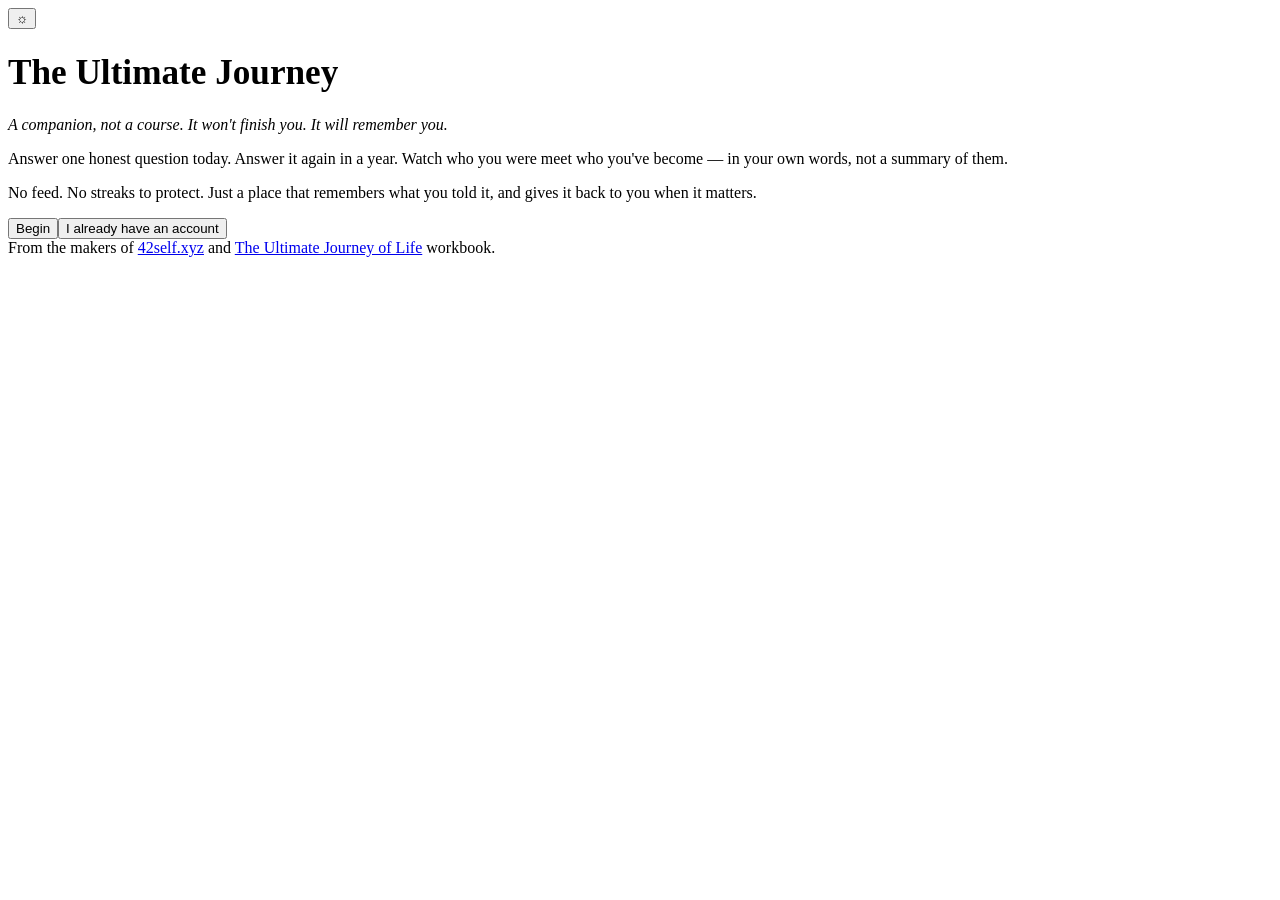
==== webapp/index.html @ 08f81b03 "Add files via upload" ====
<!DOCTYPE html>
<html lang="en">
<head>
  <meta charset="UTF-8">
  <meta name="viewport" content="width=device-width, initial-scale=1.0">
  <script>(function(){var t=localStorage.getItem('selfTheme'); if(t==='light') document.documentElement.setAttribute('data-theme','light');})();</script>
  <title>The Ultimate Journey — Companion</title>
  <link rel="preconnect" href="https://fonts.googleapis.com">
  <link href="https://fonts.googleapis.com/css2?family=Cormorant+Garamond:wght@500;600&family=EB+Garamond:ital@0;1&display=swap" rel="stylesheet">
  <link rel="stylesheet" href="css/theme.css">
</head>
<body>
  <button class="theme-toggle-fixed" id="theme-toggle-btn" onclick="toggleAppTheme()" aria-label="Toggle theme">&#9788;</button>
  <div class="shell">
    <h1 style="font-size: 2.2rem;">The Ultimate Journey</h1>
    <p class="muted" style="font-style: italic; margin-bottom: var(--space-lg);">
      A companion, not a course. It won't finish you. It will remember you.
    </p>

    <p>
      Answer one honest question today. Answer it again in a year.
      Watch who you were meet who you've become — in your own words,
      not a summary of them.
    </p>

    <p class="muted">
      No feed. No streaks to protect. Just a place that remembers what you told it,
      and gives it back to you when it matters.
    </p>

    <div style="margin-top: var(--space-lg); display: flex; gap: var(--space-sm);">
      <a href="login.html?mode=signup"><button class="btn-primary">Begin</button></a>
      <a href="login.html"><button class="btn-quiet">I already have an account</button></a>
    </div>

    <p class="faint" style="margin-top: var(--space-xl);">
      From the makers of <a href="https://42self.xyz" target="_blank">42self.xyz</a>
      and <a href="https://ammara01.gumroad.com/l/dyyole" target="_blank">The Ultimate Journey of Life</a> workbook.
    </p>
  </div>
  <script src="js/theme.js"></script>
</body>
</html>
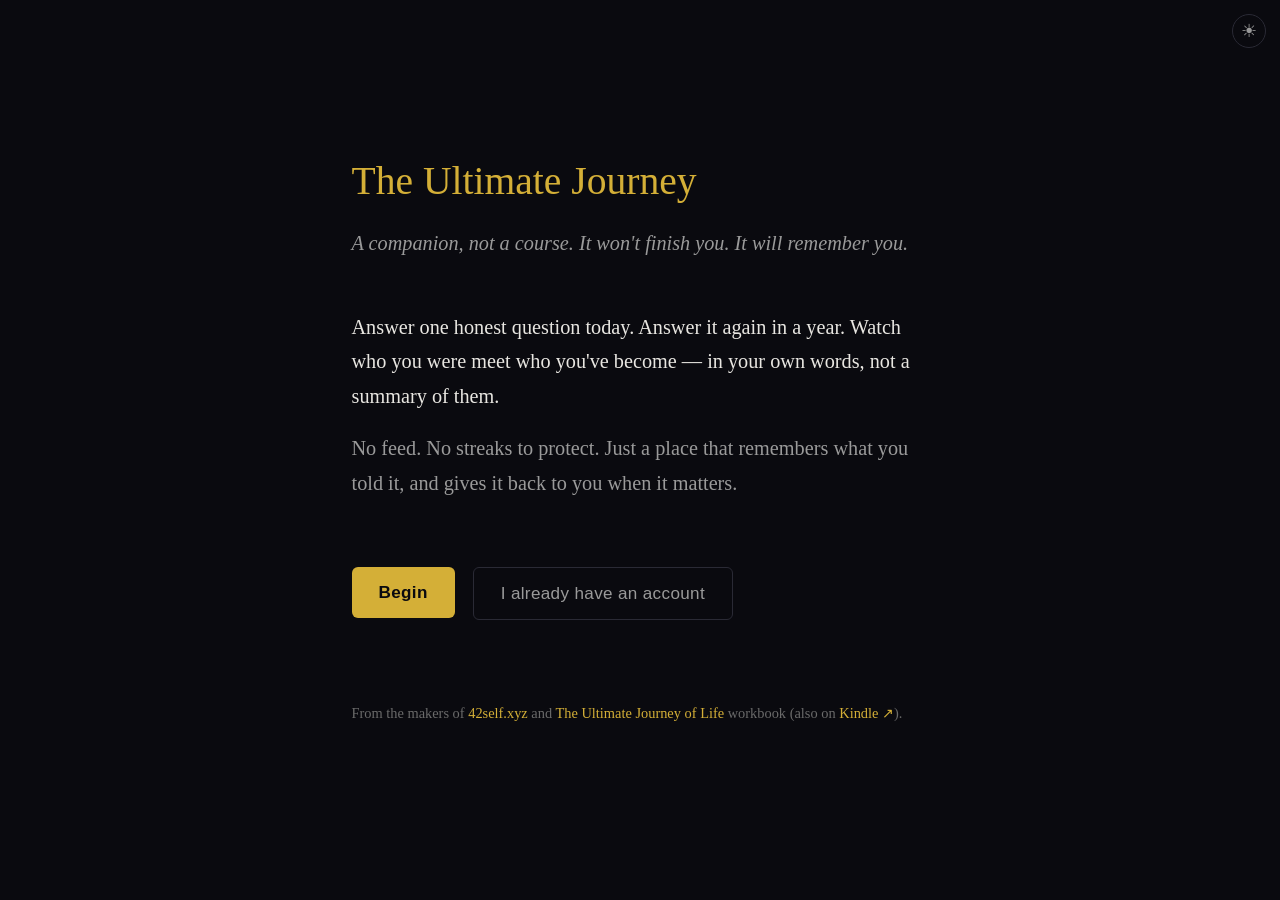
==== commit 03c0e953: "Add files via upload" ====
--- a/webapp/index.html
+++ b/webapp/index.html
@@ -35,7 +35,8 @@
 
     <p class="faint" style="margin-top: var(--space-xl);">
       From the makers of <a href="https://42self.xyz" target="_blank">42self.xyz</a>
-      and <a href="https://ammara01.gumroad.com/l/dyyole" target="_blank">The Ultimate Journey of Life</a> workbook.
+      and <a href="https://ammara01.gumroad.com/l/dyyole" target="_blank">The Ultimate Journey of Life</a> workbook
+      (also on <a href="https://www.amazon.com/dp/B0H8Z28D4X" target="_blank">Kindle ↗</a>).
     </p>
   </div>
   <script src="js/theme.js"></script>
--- a/webapp/css/theme.css
+++ b/webapp/css/theme.css
@@ -0,0 +1,317 @@
+/**
+ * The Ultimate Journey — Web Companion
+ * Theme: dark background, gold accent, Cormorant Garamond display —
+ * matching the existing *SELF / 42self.xyz / workbook brand identity.
+ * This is deliberately the SAME visual language as the PDF and
+ * 42self.xyz, not a new design system for the app.
+ */
+
+:root {
+  /* BACKGROUND */
+  --color-bg: #0a0a0f;
+  --color-bg-raised: #12121a;       /* cards, input backgrounds */
+  --color-bg-raised-hover: #181820;
+
+  /* TEXT */
+  --color-text-primary: #e8e6e1;
+  --color-text-secondary: #9a9a9a;  /* muted body copy */
+  --color-text-faint: #6a6a6a;      /* timestamps, tertiary labels */
+
+  /* ACCENT — gold, matches the workbook and 42self.xyz */
+  --color-accent: #d4af37;
+  --color-accent-dim: #8b7328;
+  --color-accent-soft: rgba(212, 175, 55, 0.12); /* backgrounds behind gold text */
+
+  /* BORDERS */
+  --color-border: #2a2a35;
+  --color-border-accent: rgba(212, 175, 55, 0.35);
+
+  /* STATUS */
+  --color-error: #d47373;
+
+  /* TYPE */
+  --font-display: 'Cormorant Garamond', Georgia, serif;
+  --font-body: 'EB Garamond', Georgia, serif;
+  --font-ui: -apple-system, 'Segoe UI', sans-serif; /* buttons, labels — quiet, doesn't compete */
+
+  --fs-xs: 0.8rem;
+  --fs-sm: 0.95rem;
+  --fs-base: 1.125rem;
+  --fs-lg: 1.4rem;
+  --fs-xl: 1.9rem;
+  --fs-2xl: 2.6rem;
+
+  --line-tight: 1.3;
+  --line-base: 1.7;
+  --line-relaxed: 1.9;
+
+  /* SPACING */
+  --space-xs: 0.5rem;
+  --space-sm: 1rem;
+  --space-md: 1.75rem;
+  --space-lg: 2.75rem;
+  --space-xl: 4.5rem;
+
+  --radius: 6px;
+  --transition: 220ms ease;
+}
+
+* { box-sizing: border-box; }
+
+html, body {
+  margin: 0;
+  padding: 0;
+  background: var(--color-bg);
+  color: var(--color-text-primary);
+  font-family: var(--font-body);
+  font-size: var(--fs-base);
+  line-height: var(--line-base);
+  min-height: 100vh;
+}
+
+h1, h2, h3, .display {
+  font-family: var(--font-display);
+  color: var(--color-accent);
+  font-weight: 500;
+  line-height: var(--line-tight);
+  margin: 0 0 var(--space-sm) 0;
+}
+
+h1 { font-size: var(--fs-2xl); }
+h2 { font-size: var(--fs-xl); }
+h3 { font-size: var(--fs-lg); }
+
+p { margin: 0 0 var(--space-sm) 0; color: var(--color-text-primary); }
+
+.muted { color: var(--color-text-secondary); }
+.faint { color: var(--color-text-faint); font-size: var(--fs-xs); }
+
+a { color: var(--color-accent); text-decoration: none; }
+a:hover { text-decoration: underline; }
+
+/* ---- layout shell ---- */
+.shell {
+  max-width: 640px;
+  margin: 0 auto;
+  padding: var(--space-lg) var(--space-md);
+  min-height: 100vh;
+  display: flex;
+  flex-direction: column;
+  justify-content: center;
+}
+
+.shell--top {
+  justify-content: flex-start;
+}
+
+/* ---- form elements ---- */
+label {
+  display: block;
+  font-family: var(--font-ui);
+  font-size: var(--fs-sm);
+  color: var(--color-text-secondary);
+  margin-bottom: var(--space-xs);
+}
+
+input[type="email"],
+input[type="password"],
+input[type="text"],
+textarea {
+  width: 100%;
+  background: var(--color-bg-raised);
+  border: 1px solid var(--color-border);
+  border-radius: var(--radius);
+  color: var(--color-text-primary);
+  font-family: var(--font-body);
+  font-size: var(--fs-base);
+  padding: 0.85rem 1rem;
+  transition: border-color var(--transition);
+}
+
+textarea {
+  min-height: 140px;
+  resize: vertical;
+  line-height: var(--line-relaxed);
+}
+
+input:focus, textarea:focus {
+  outline: none;
+  border-color: var(--color-accent);
+}
+
+/* visible keyboard focus everywhere, not just inputs */
+button:focus-visible, a:focus-visible {
+  outline: 2px solid var(--color-accent);
+  outline-offset: 2px;
+}
+
+button {
+  font-family: var(--font-ui);
+  font-size: var(--fs-sm);
+  letter-spacing: 0.02em;
+  border-radius: var(--radius);
+  padding: 0.85rem 1.5rem;
+  cursor: pointer;
+  transition: background var(--transition), opacity var(--transition);
+  border: none;
+}
+
+.btn-primary {
+  background: var(--color-accent);
+  color: var(--color-bg);
+  font-weight: 600;
+}
+.btn-primary:hover { background: var(--color-accent-dim); }
+.btn-primary:disabled { opacity: 0.5; cursor: default; }
+
+.btn-quiet {
+  background: transparent;
+  color: var(--color-text-secondary);
+  border: 1px solid var(--color-border);
+}
+.btn-quiet:hover { border-color: var(--color-accent-dim); color: var(--color-text-primary); }
+
+.error-message {
+  color: var(--color-error);
+  font-family: var(--font-ui);
+  font-size: var(--fs-sm);
+  margin-top: var(--space-xs);
+  min-height: 1.2em;
+}
+
+/* ---- save status indicator (used on the check-in screen) ---- */
+.save-status {
+  font-family: var(--font-ui);
+  font-size: var(--fs-xs);
+  color: var(--color-text-faint);
+  min-height: 1.2em;
+  transition: opacity var(--transition);
+}
+.save-status.saved { color: var(--color-accent-dim); }
+
+/* ---- progress / return screen ---- */
+.progress-line {
+  font-family: var(--font-body);
+  font-style: italic;
+  color: var(--color-text-secondary);
+  font-size: var(--fs-base);
+  margin-bottom: var(--space-md);
+}
+
+.stage-row {
+  display: flex;
+  justify-content: space-between;
+  align-items: baseline;
+  padding: var(--space-sm) 0;
+  border-bottom: 1px solid var(--color-border);
+}
+.stage-row:last-child { border-bottom: none; }
+
+.stage-row .stage-title { font-family: var(--font-display); font-size: var(--fs-lg); color: var(--color-text-primary); }
+.stage-row .stage-status { font-family: var(--font-ui); font-size: var(--fs-xs); color: var(--color-text-faint); }
+.stage-row.complete .stage-status { color: var(--color-accent-dim); }
+
+/* ---- the anchor / return moment: deliberately bare ---- */
+.anchor-screen {
+  text-align: center;
+}
+.anchor-screen .anchor-question {
+  font-family: var(--font-display);
+  font-size: var(--fs-2xl);
+  color: var(--color-text-primary);
+  margin-bottom: var(--space-lg);
+}
+.anchor-screen textarea {
+  text-align: left;
+}
+
+.pause {
+  opacity: 0;
+  animation: fade-in 1.2s ease forwards;
+  animation-delay: 0.3s;
+}
+@keyframes fade-in { to { opacity: 1; } }
+
+@media (prefers-reduced-motion: reduce) {
+  .pause { animation: none; opacity: 1; }
+}
+
+/* ---- LIGHT THEME ----
+   Same palette as 42self.xyz's light mode, so switching between the
+   website and the companion app doesn't feel like two different brands. */
+[data-theme="light"] {
+  --color-bg: #faf8f3;
+  --color-bg-raised: #ede6d0;
+  --color-bg-raised-hover: #e3dac0;
+
+  --color-text-primary: #1a1208;
+  --color-text-secondary: #3d2e10;
+  --color-text-faint: #5a4a2a;
+
+  --color-accent: #7a5e0e;
+  --color-accent-dim: #5e480b;
+  --color-accent-soft: rgba(122, 94, 14, 0.1);
+
+  --color-border: rgba(0, 0, 0, 0.12);
+  --color-border-accent: rgba(122, 94, 14, 0.35);
+
+  --color-error: #a63d3d;
+}
+
+/* ---- theme toggle — small fixed corner button on every screen ---- */
+.theme-toggle-fixed {
+  position: fixed;
+  top: 14px;
+  right: 14px;
+  background: transparent;
+  border: 1px solid var(--color-border);
+  color: var(--color-text-secondary);
+  width: 34px;
+  height: 34px;
+  border-radius: 50%;
+  font-size: 1rem;
+  line-height: 1;
+  display: flex;
+  align-items: center;
+  justify-content: center;
+  padding: 0;
+  z-index: 50;
+}
+.theme-toggle-fixed:hover {
+  border-color: var(--color-accent-dim);
+  color: var(--color-text-primary);
+}
+
+/* ---- the Return moment: Day 1 vs. now, side by side ---- */
+.return-compare {
+  display: flex;
+  flex-direction: column;
+  gap: var(--space-md);
+  margin: var(--space-lg) 0;
+}
+.return-compare .then-now-block {
+  border-left: 2px solid var(--color-border);
+  padding-left: var(--space-sm);
+}
+.return-compare .then-now-label {
+  font-family: var(--font-ui);
+  font-size: var(--fs-xs);
+  letter-spacing: 0.08em;
+  text-transform: uppercase;
+  color: var(--color-text-faint);
+  margin-bottom: var(--space-xs);
+}
+.return-compare .then-now-answer {
+  font-family: var(--font-body);
+  font-style: italic;
+  color: var(--color-text-primary);
+  font-size: var(--fs-base);
+  line-height: var(--line-relaxed);
+}
+.return-compare .then-now-block.now {
+  border-left-color: var(--color-accent-dim);
+}
+.return-compare .then-now-block.now .then-now-answer {
+  font-style: normal;
+  color: var(--color-accent);
+}
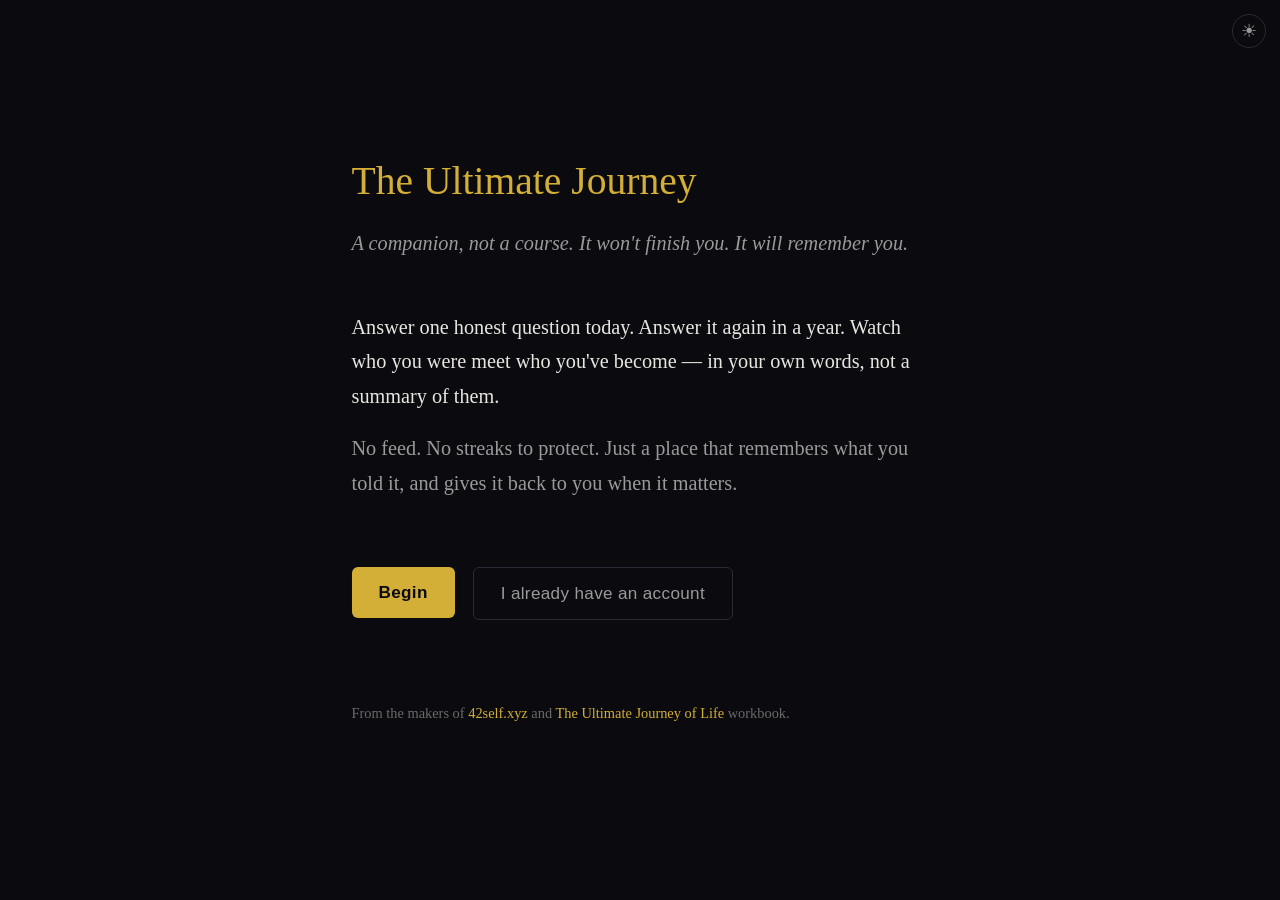
==== commit 531c7ff2: "Add files via upload" ====
--- a/webapp/index.html
+++ b/webapp/index.html
@@ -35,8 +35,7 @@
 
     <p class="faint" style="margin-top: var(--space-xl);">
       From the makers of <a href="https://42self.xyz" target="_blank">42self.xyz</a>
-      and <a href="https://ammara01.gumroad.com/l/dyyole" target="_blank">The Ultimate Journey of Life</a> workbook
-      (also on <a href="https://www.amazon.com/dp/B0H8Z28D4X" target="_blank">Kindle ↗</a>).
+      and <a href="https://ammara01.gumroad.com/l/dyyole" target="_blank">The Ultimate Journey of Life</a> workbook.
     </p>
   </div>
   <script src="js/theme.js"></script>
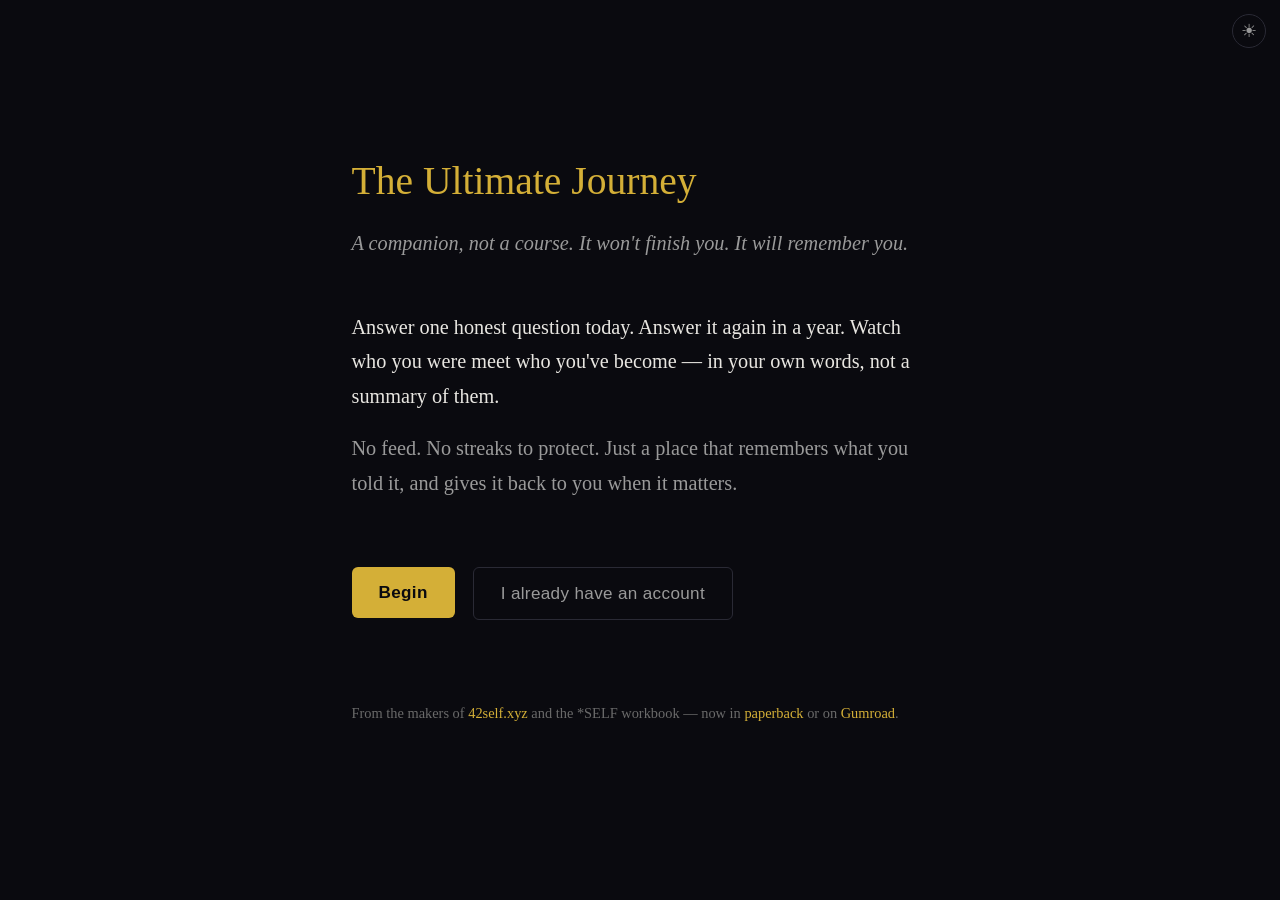
==== commit 153ef29b: "Add files via upload" ====
--- a/webapp/index.html
+++ b/webapp/index.html
@@ -35,7 +35,9 @@
 
     <p class="faint" style="margin-top: var(--space-xl);">
       From the makers of <a href="https://42self.xyz" target="_blank">42self.xyz</a>
-      and <a href="https://ammara01.gumroad.com/l/dyyole" target="_blank">The Ultimate Journey of Life</a> workbook.
+      and the *SELF workbook &mdash; now in
+      <a href="https://www.amazon.com/dp/B0H9HRM59K" target="_blank">paperback</a>
+      or on <a href="https://ammara01.gumroad.com/l/dyyole" target="_blank">Gumroad</a>.
     </p>
   </div>
   <script src="js/theme.js"></script>
